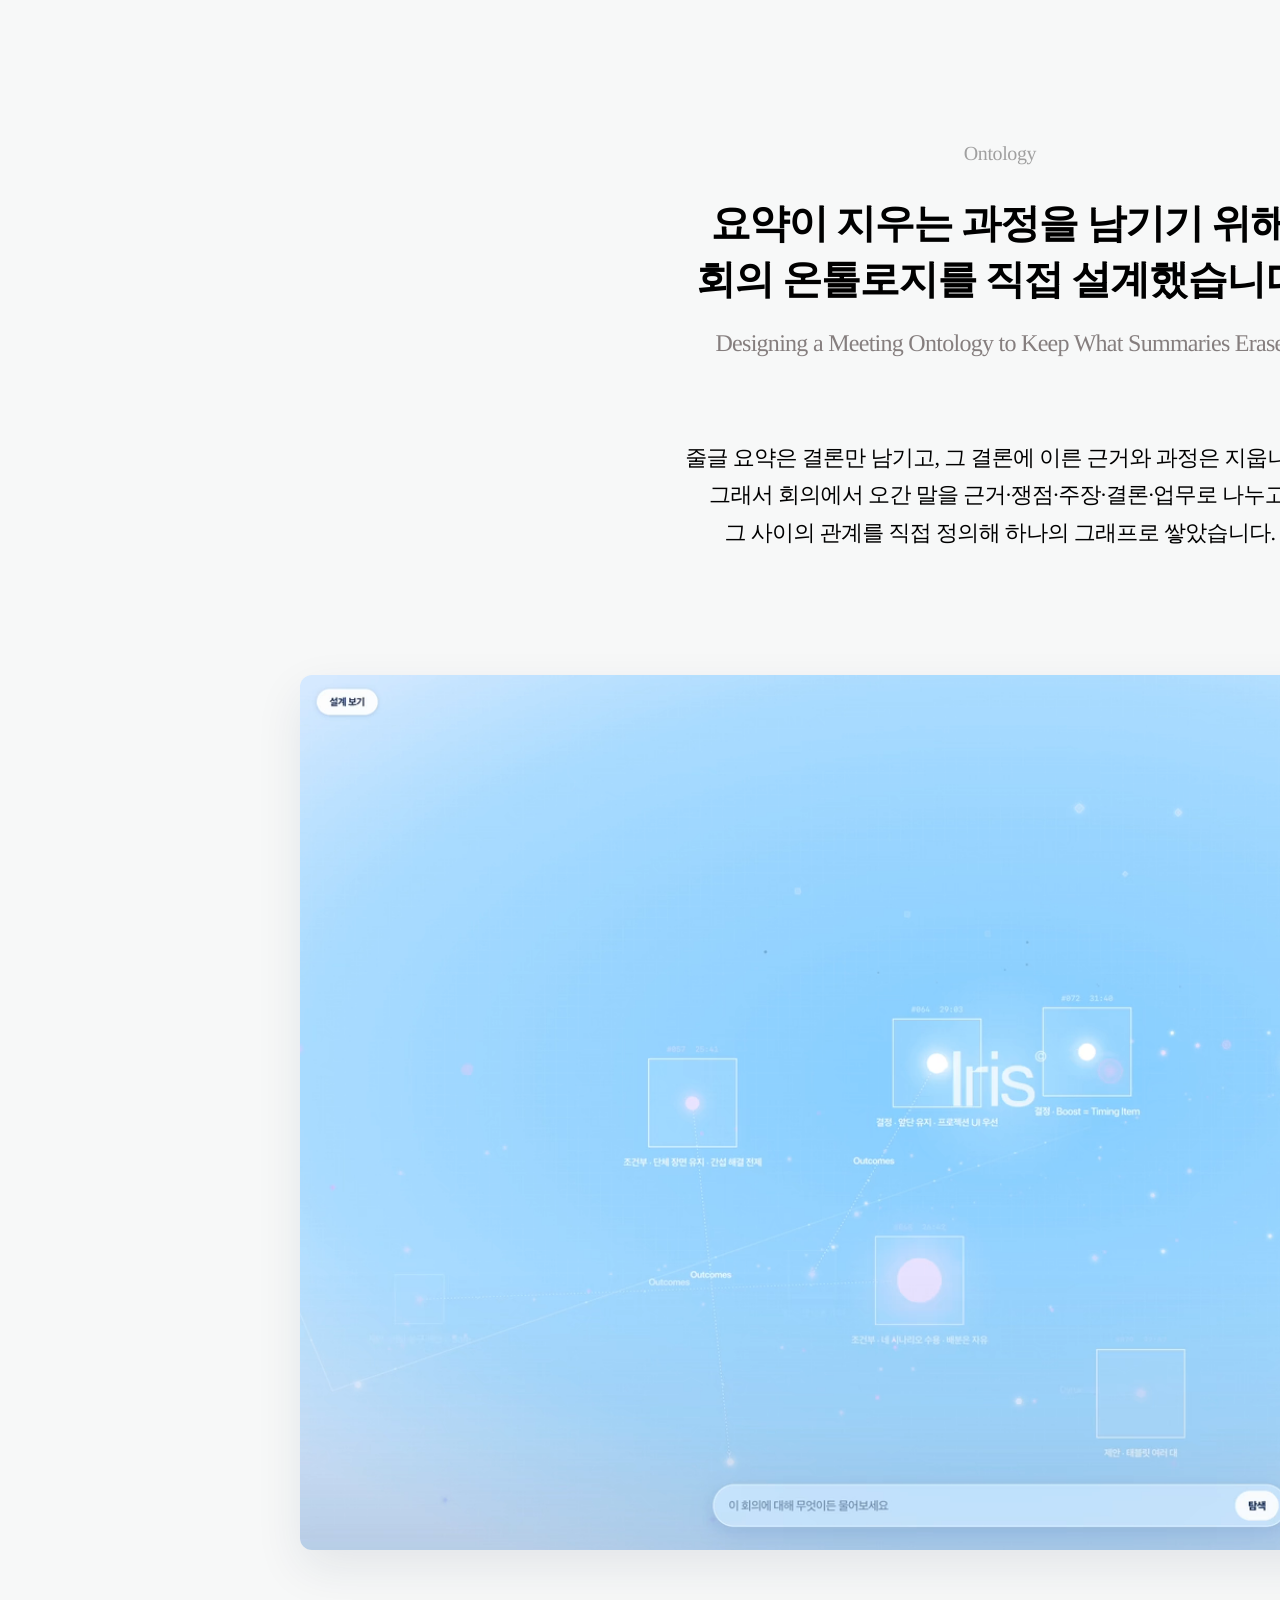
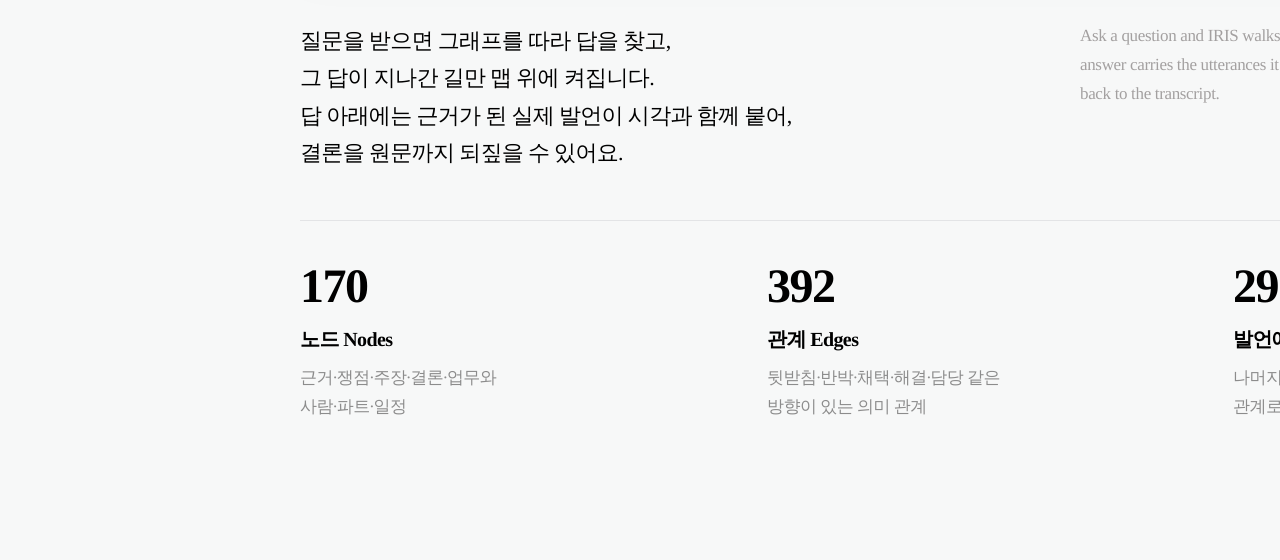
==== tools/render/ontology.html @ ecdd0d35 "Process: 01 User Test & Coding(개인졸전 장표), 02 Ontology(정지 이미지 대신 화면 녹화, 배경 영상 제거) — 한글은 로컬 SF Pro +KR " ====
<!doctype html>
<!-- Process 02 Ontology: 피그마 블록 247:705(2000x2160) 좌표 그대로. 0.96 배로 렌더링 → slides/03-02.png (y+36). 녹화 자리 = slides 좌표 288,684 1344x840 -->
<html><head><meta charset="utf-8"><link rel="stylesheet" href="fonts.css">
<style>
body{width:2000px;height:2160px;background:#f7f8f8;position:relative;overflow:hidden}
.lab{font:500 20px/1.4 SFD,KR;letter-spacing:-.02em;color:#a0a0a0}
.t1{font:600 40px/1.4 KR;letter-spacing:-.03em;color:#000;text-align:center}
.en{font:400 24px/1.7 HN;letter-spacing:-.03em;color:#857e7e;text-align:center}
.b{font:400 22px/1.7 KR;letter-spacing:-.03em;color:#000}
.en2{font:400 17px/1.7 HN;letter-spacing:-.02em;color:#a3a0a0;white-space:normal}
.n{font:600 48px/1.2 KR;letter-spacing:-.03em;color:#000}
.nm{font:600 20px/1.5 KR;letter-spacing:-.03em;color:#000}
.d{font:400 17px/1.7 KR;letter-spacing:-.03em;color:#8c8c8c}
#rec{position:absolute;left:300px;top:675px;width:1400px;height:875px;border-radius:12px;overflow:hidden;
  box-shadow:0 18px 48px rgba(18,43,74,.09);background:url(rec0.png) center/100% 100%}
</style></head><body>
<p class="a lab" style="left:202px;top:140px;width:1596px;text-align:center">Ontology</p>
<p class="a t1" style="left:202px;top:196px;width:1596px">요약이 지우는 과정을 남기기 위해
회의 온톨로지를 직접 설계했습니다</p>
<p class="a en" style="left:202px;top:324px;width:1596px">Designing a Meeting Ontology to Keep What Summaries Erase</p>
<p class="a b" style="left:202px;top:439px;width:1596px;text-align:center">줄글 요약은 결론만 남기고, 그 결론에 이른 근거와 과정은 지웁니다.
그래서 회의에서 오간 말을 근거·쟁점·주장·결론·업무로 나누고,
그 사이의 관계를 직접 정의해 하나의 그래프로 쌓았습니다.</p>
<div id="rec"></div>
<p class="a b" style="left:300px;top:1622px;width:700px">질문을 받으면 그래프를 따라 답을 찾고,
그 답이 지나간 길만 맵 위에 켜집니다.
답 아래에는 근거가 된 실제 발언이 시각과 함께 붙어,
결론을 원문까지 되짚을 수 있어요.</p>
<p class="a en2" style="left:1080px;top:1622px;width:620px">Ask a question and IRIS walks the graph, lighting only the path the answer travelled. Each answer carries the utterances it was built on, with timestamps, so any conclusion can be traced back to the transcript.</p>
<div class="a" style="left:300px;top:1820px;width:1400px;height:1px;background:#e3e4e6"></div>
<p class="a n" style="left:300px;top:1858px">170</p><p class="a nm" style="left:300px;top:1925px">노드 Nodes</p>
<p class="a d" style="left:300px;top:1964px">근거·쟁점·주장·결론·업무와
사람·파트·일정</p>
<p class="a n" style="left:767px;top:1858px">392</p><p class="a nm" style="left:767px;top:1925px">관계 Edges</p>
<p class="a d" style="left:767px;top:1964px">뒷받침·반박·채택·해결·담당 같은
방향이 있는 의미 관계</p>
<p class="a n" style="left:1233px;top:1858px">291</p><p class="a nm" style="left:1233px;top:1925px">발언에 명시 Explicit</p>
<p class="a d" style="left:1233px;top:1964px">나머지 101개는 맥락에서 추론한
관계로 따로 표시</p>
</body></html>
---- tools/render/fonts.css ----
/* 피그마 서버엔 SF Pro +KR 이 없어 한글이 대체 폰트로 나옴 → 한글 장은 이 맥에 설치된 폰트로 직접 렌더링(tools/render/render.sh) */
@font-face{font-family:KR;font-weight:400;src:url(file:///Users/bugi/Library/Fonts/SFProKR-Regular-04.otf)}
@font-face{font-family:KR;font-weight:500;src:url(file:///Users/bugi/Library/Fonts/SFProKR-Medium-05.otf)}
@font-face{font-family:KR;font-weight:600;src:url(file:///Users/bugi/Library/Fonts/SFProKR-Semibold-06.otf)}
@font-face{font-family:KR;font-weight:700;src:url(file:///Users/bugi/Library/Fonts/SFProKR-Bold-07.otf)}
@font-face{font-family:HN;font-weight:400;src:url(file:///Users/bugi/Library/Fonts/HelveticaNowDisplay-Regular.ttf)}
@font-face{font-family:SFD;font-weight:500;src:url(file:///Users/bugi/Library/Fonts/SFPRODISPLAYMEDIUM.OTF)}
html,body{margin:0;padding:0}
body{-webkit-font-smoothing:antialiased;text-rendering:geometricPrecision}
.a{position:absolute;margin:0;white-space:pre}
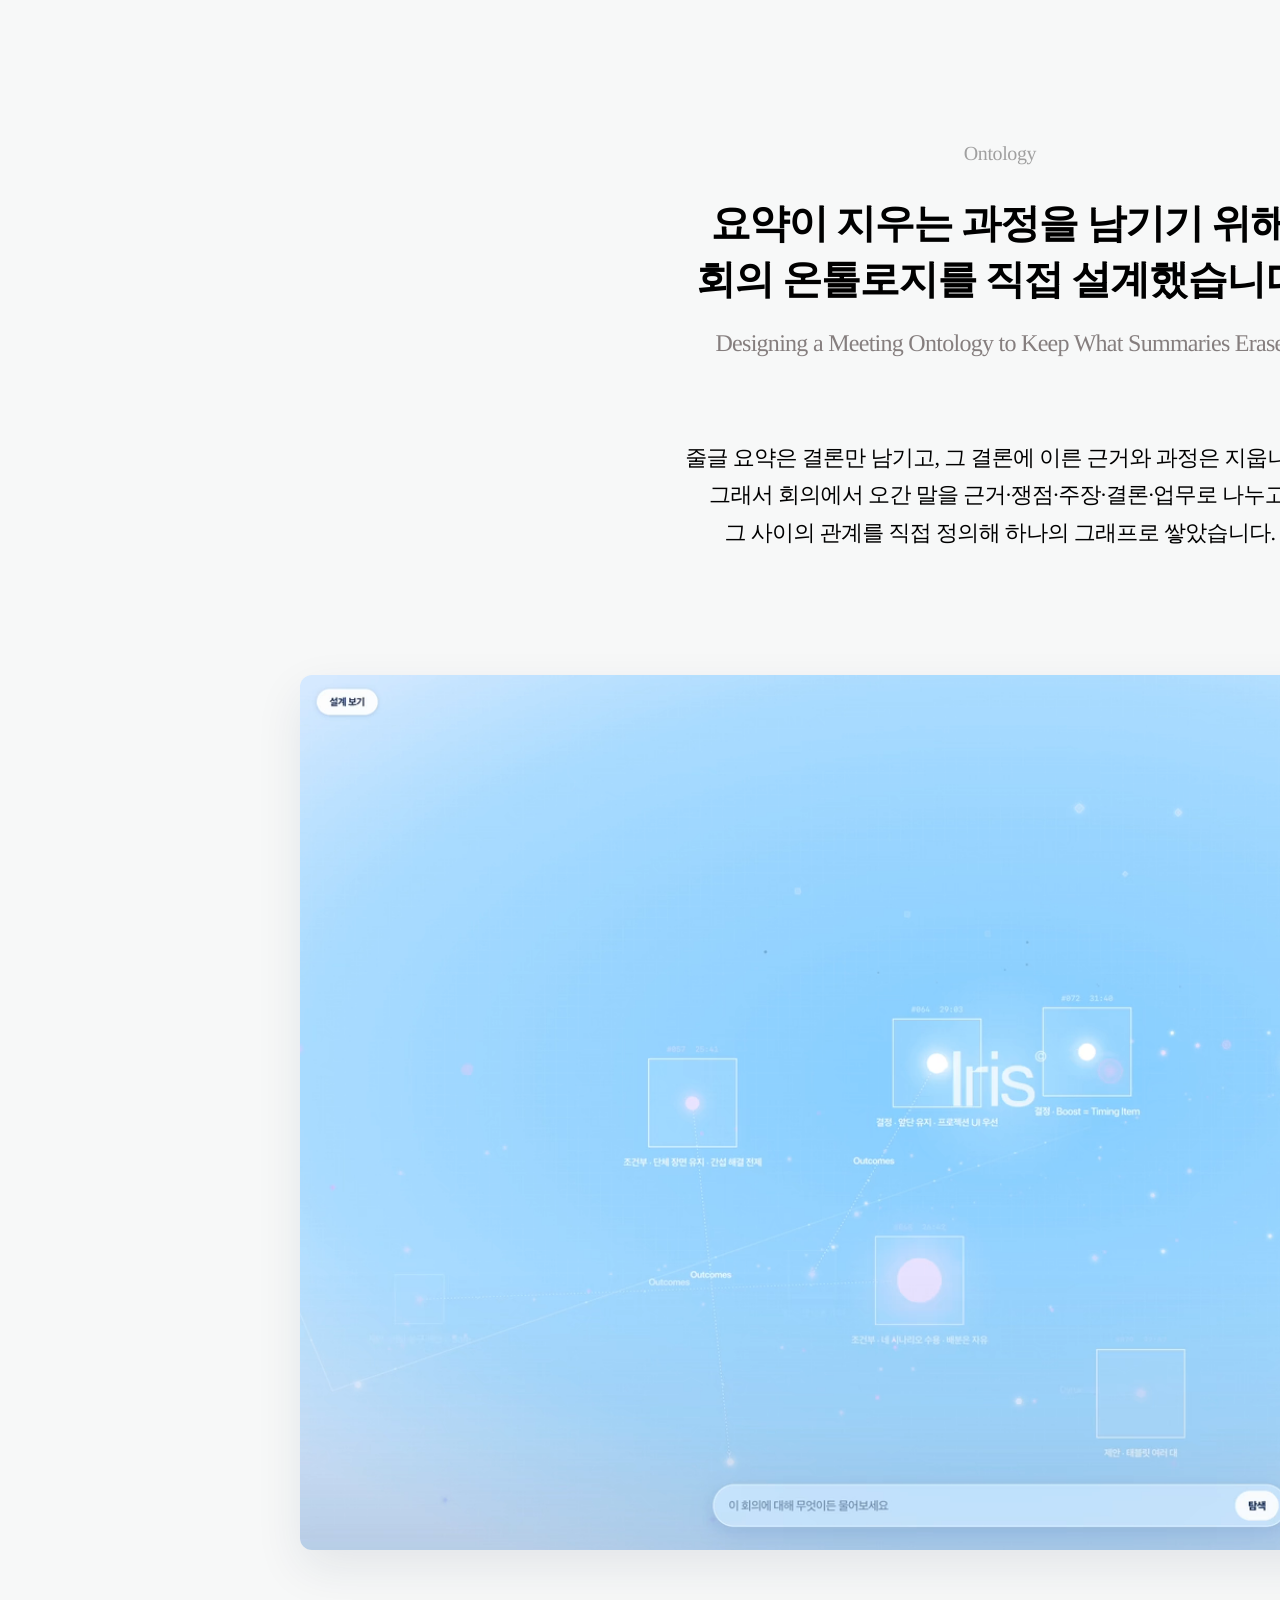
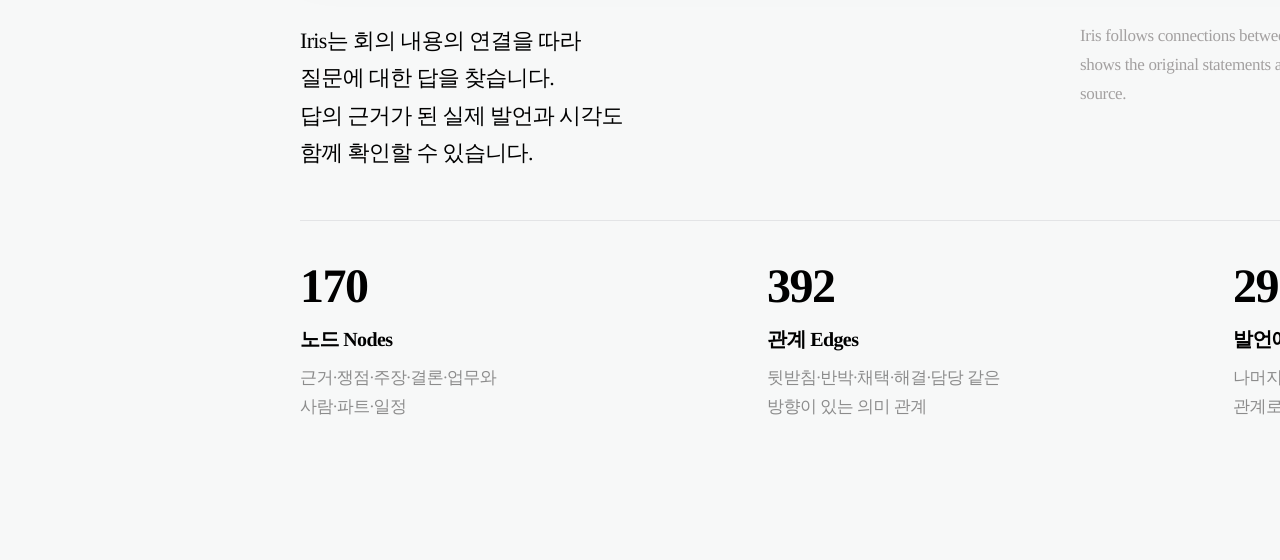
==== commit e377c2be: "Process: 온톨로지를 먼저(03-01), User Test 03-02. 온톨로지 하단 설명 문구 교체(GPT 검수 추천안) Co-Authored-By: Claude Opus " ====
--- a/tools/render/ontology.html
+++ b/tools/render/ontology.html
@@ -1,5 +1,5 @@
 <!doctype html>
-<!-- Process 02 Ontology: 피그마 블록 247:705(2000x2160) 좌표 그대로. 0.96 배로 렌더링 → slides/03-02.png (y+36). 녹화 자리 = slides 좌표 288,684 1344x840 -->
+<!-- Process 02 Ontology: 피그마 블록 247:705(2000x2160) 좌표 그대로. 0.96 배로 렌더링 → slides/03-01.png (y+36). 녹화 자리 = slides 좌표 288,684 1344x840 -->
 <html><head><meta charset="utf-8"><link rel="stylesheet" href="fonts.css">
 <style>
 body{width:2000px;height:2160px;background:#f7f8f8;position:relative;overflow:hidden}
@@ -22,11 +22,11 @@
 그래서 회의에서 오간 말을 근거·쟁점·주장·결론·업무로 나누고,
 그 사이의 관계를 직접 정의해 하나의 그래프로 쌓았습니다.</p>
 <div id="rec"></div>
-<p class="a b" style="left:300px;top:1622px;width:700px">질문을 받으면 그래프를 따라 답을 찾고,
-그 답이 지나간 길만 맵 위에 켜집니다.
-답 아래에는 근거가 된 실제 발언이 시각과 함께 붙어,
-결론을 원문까지 되짚을 수 있어요.</p>
-<p class="a en2" style="left:1080px;top:1622px;width:620px">Ask a question and IRIS walks the graph, lighting only the path the answer travelled. Each answer carries the utterances it was built on, with timestamps, so any conclusion can be traced back to the transcript.</p>
+<p class="a b" style="left:300px;top:1622px;width:700px">Iris는 회의 내용의 연결을 따라
+질문에 대한 답을 찾습니다.
+답의 근거가 된 실제 발언과 시각도
+함께 확인할 수 있습니다.</p>
+<p class="a en2" style="left:1080px;top:1622px;width:620px">Iris follows connections between meeting discussions to find answers to your questions. It also shows the original statements and timestamps behind each answer, so you can check the source.</p>
 <div class="a" style="left:300px;top:1820px;width:1400px;height:1px;background:#e3e4e6"></div>
 <p class="a n" style="left:300px;top:1858px">170</p><p class="a nm" style="left:300px;top:1925px">노드 Nodes</p>
 <p class="a d" style="left:300px;top:1964px">근거·쟁점·주장·결론·업무와
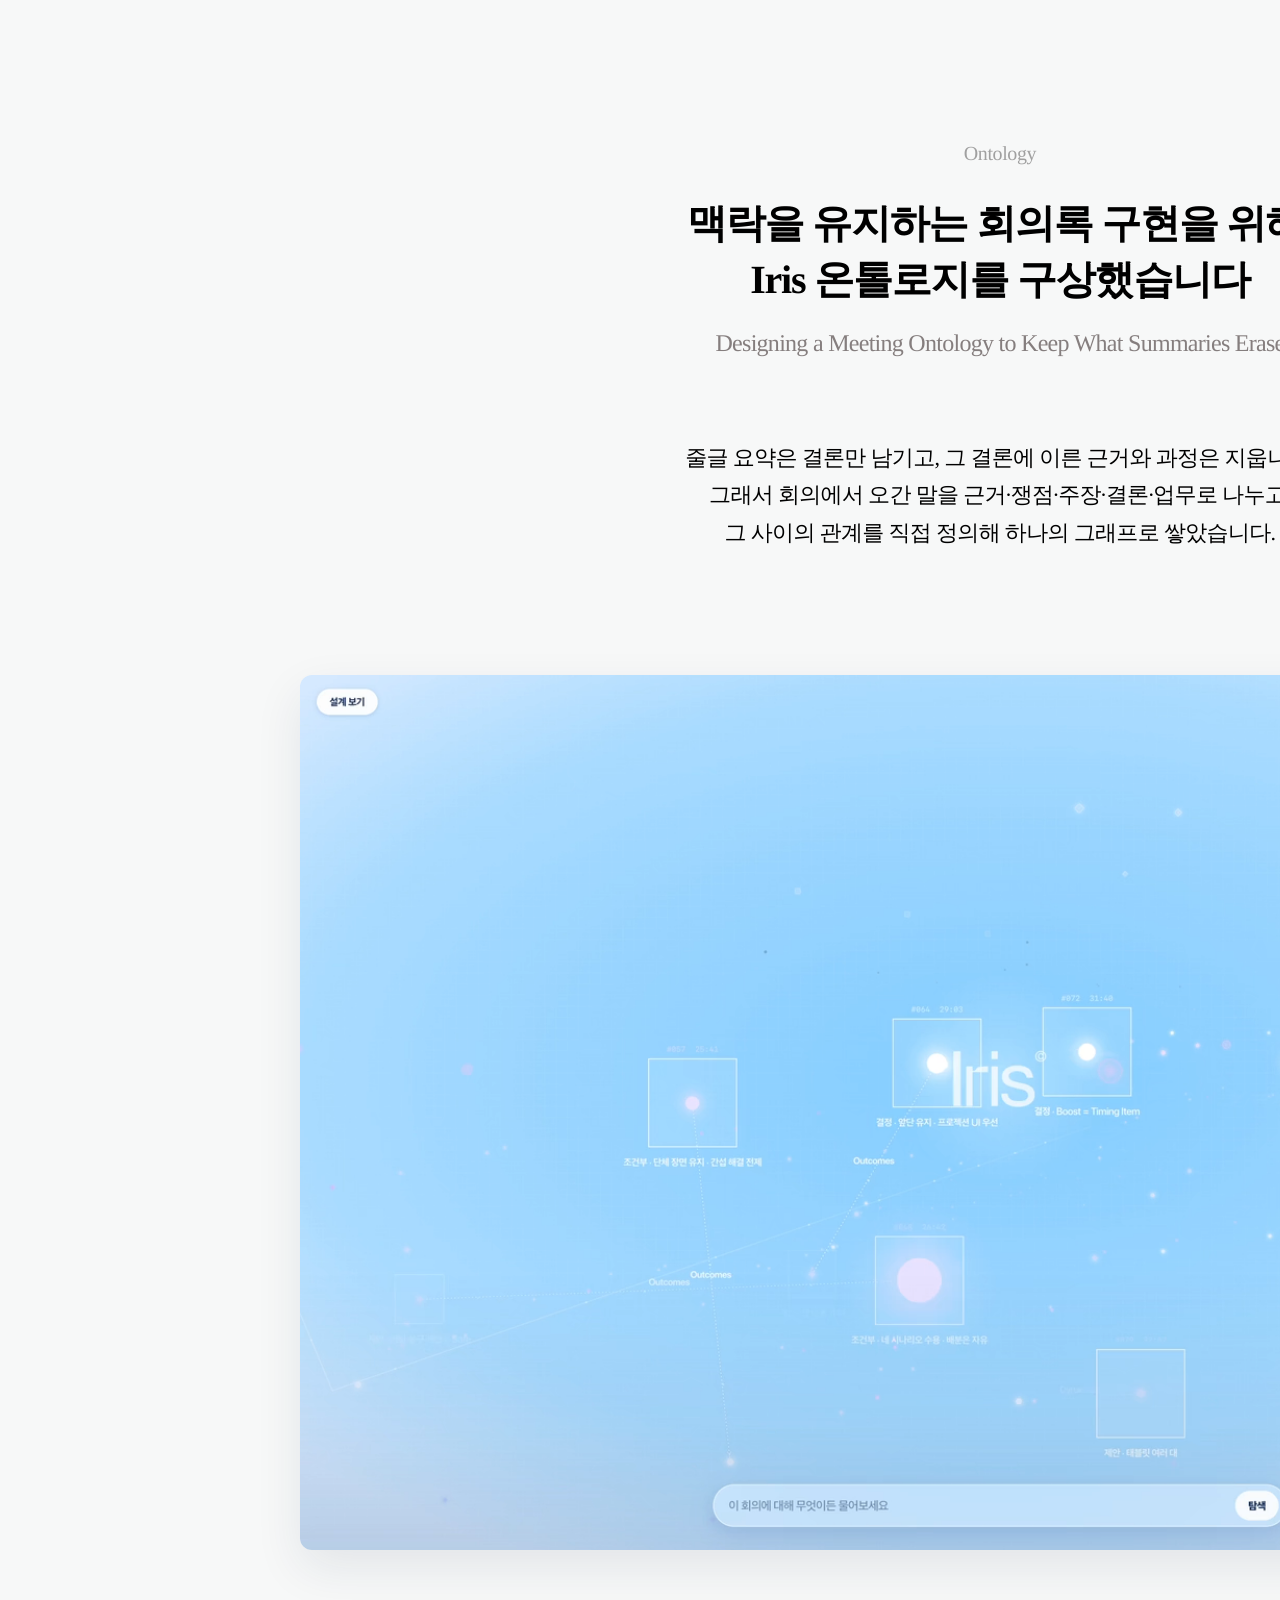
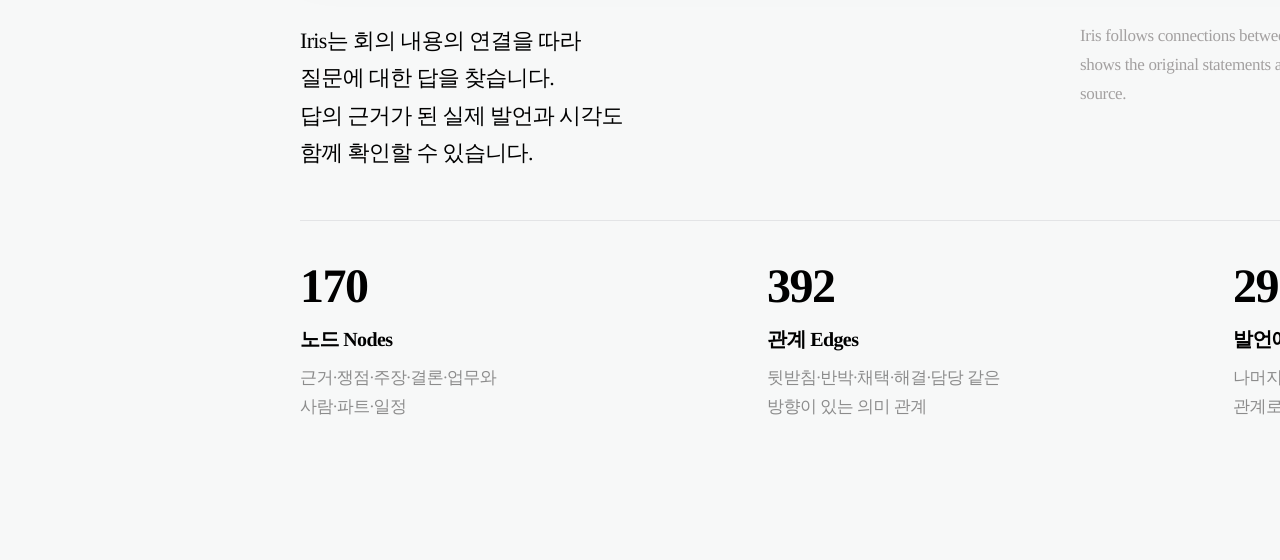
==== commit da90a953: "Process 01 제목 '맥락을 유지하는 회의록 구현을 위해, Iris 온톨로지를 구상했습니다', 탭 첫 장 영상은 늘 미리 불러 둠(탭으로 들어가면 바로 재생) Co-Autho" ====
--- a/tools/render/ontology.html
+++ b/tools/render/ontology.html
@@ -15,8 +15,8 @@
   box-shadow:0 18px 48px rgba(18,43,74,.09);background:url(rec0.png) center/100% 100%}
 </style></head><body>
 <p class="a lab" style="left:202px;top:140px;width:1596px;text-align:center">Ontology</p>
-<p class="a t1" style="left:202px;top:196px;width:1596px">요약이 지우는 과정을 남기기 위해
-회의 온톨로지를 직접 설계했습니다</p>
+<p class="a t1" style="left:202px;top:196px;width:1596px">맥락을 유지하는 회의록 구현을 위해,
+Iris 온톨로지를 구상했습니다</p>
 <p class="a en" style="left:202px;top:324px;width:1596px">Designing a Meeting Ontology to Keep What Summaries Erase</p>
 <p class="a b" style="left:202px;top:439px;width:1596px;text-align:center">줄글 요약은 결론만 남기고, 그 결론에 이른 근거와 과정은 지웁니다.
 그래서 회의에서 오간 말을 근거·쟁점·주장·결론·업무로 나누고,
